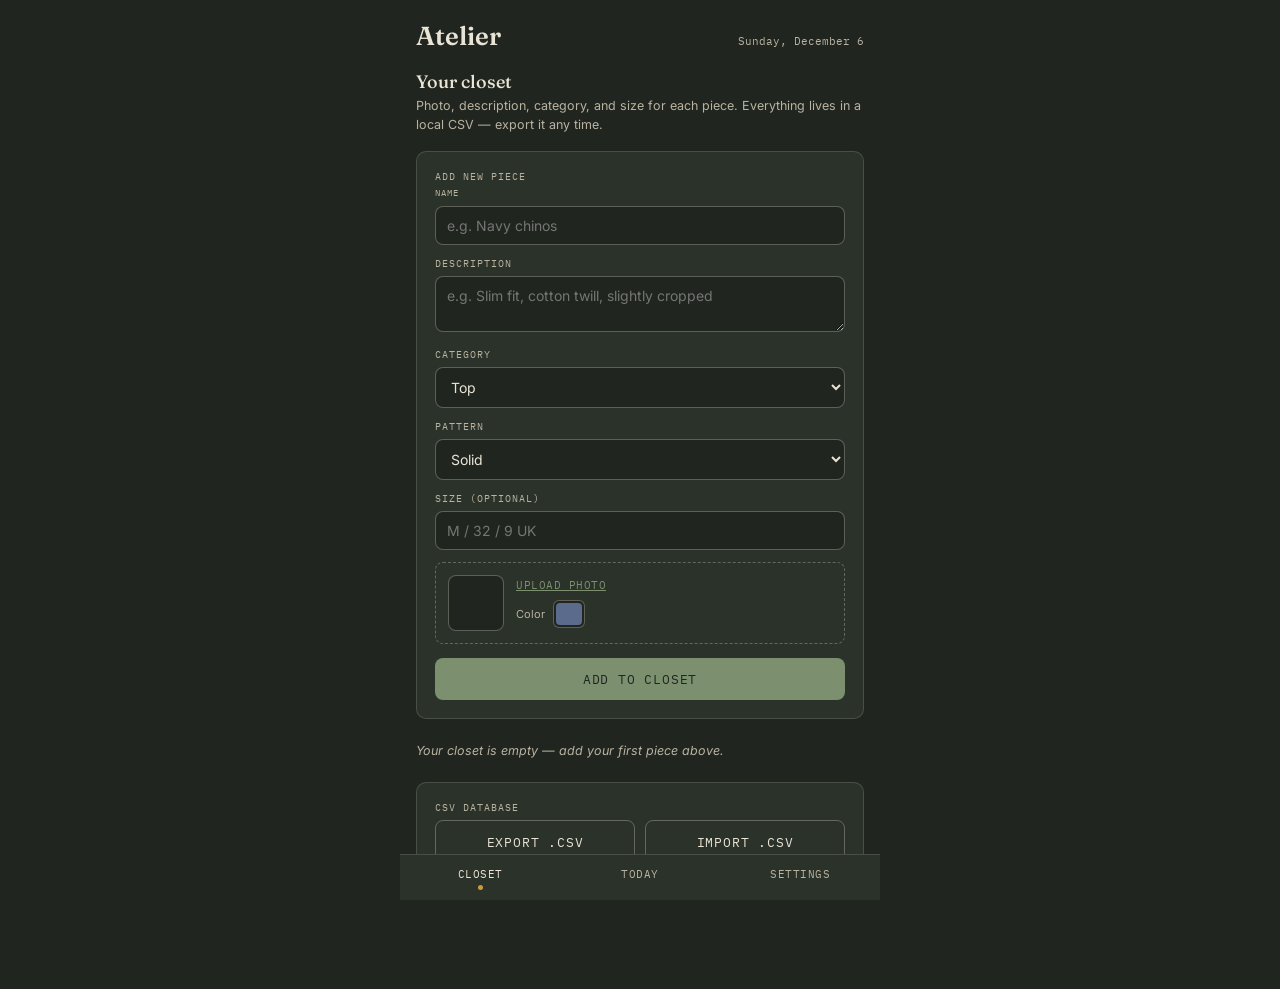
==== index.html @ 3aee088e "feat: add pattern support to wardrobe items and implement probabilistic weighted outfit selection" ====
<!DOCTYPE html>
<html lang="en">
<head>
<meta charset="UTF-8">
<meta name="viewport" content="width=device-width, initial-scale=1.0, viewport-fit=cover">
<meta name="theme-color" content="#20261F">
<title>Atelier</title>
<link rel="manifest" href="manifest.json">
<link rel="apple-touch-icon" href="icons/icon-192.png">
<link rel="preconnect" href="https://fonts.googleapis.com">
<link rel="preconnect" href="https://fonts.gstatic.com" crossorigin>
<link rel="stylesheet" href="https://fonts.googleapis.com/css2?family=Fraunces:opsz,wght@9..144,500;9..144,600&family=Inter:wght@400;500;600;700&family=IBM+Plex+Mono:wght@500&display=swap">
<link rel="stylesheet" href="styles.css">
</head>
<body>
<div id="app">

  <header class="top">
    <h1>Atelier</h1>
    <div class="date" id="today-date"></div>
  </header>

  <!-- CLOSET VIEW -->
  <section class="view active" id="view-closet">
    <h2 class="section-title">Your closet</h2>
    <p class="hint">Photo, description, category, and size for each piece. Everything lives in a local CSV — export it any time.</p>

    <div class="card">
      <label class="field-label" id="form-card-title">Add new piece</label>
      <label class="field-label" style="font-size:9px;margin-top:-2px;margin-bottom:8px;">Name</label>
      <input type="text" id="item-name" placeholder="e.g. Navy chinos" maxlength="40">

      <label class="field-label">Description</label>
      <textarea id="item-desc" placeholder="e.g. Slim fit, cotton twill, slightly cropped" rows="2"></textarea>

      <label class="field-label">Category</label>
      <select id="item-cat">
        <option value="Top">Top</option>
        <option value="Bottom">Bottom</option>
        <option value="Dress">Dress</option>
        <option value="Outerwear">Outerwear</option>
        <option value="Shoes">Shoes</option>
        <option value="Accessory">Accessory</option>
      </select>

      <label class="field-label">Pattern</label>
      <select id="item-pattern">
        <option value="Solid">Solid</option>
        <option value="Striped">Striped</option>
        <option value="Plaid">Plaid</option>
        <option value="Floral">Floral</option>
        <option value="Textured">Textured</option>
      </select>

      <label class="field-label">Size (optional)</label>
      <input type="text" id="item-size" placeholder="M / 32 / 9 UK">

      <div class="photo-row">
        <div class="photo-preview" id="photo-preview"></div>
        <div class="photo-controls">
          <label class="filelabel" for="item-photo" id="photo-label">Upload photo</label>
          <input type="file" id="item-photo" accept="image/*" capture="environment">
          <div class="color-row">
            <span>Color</span>
            <input type="color" id="item-color" value="#5b6b8c">
          </div>
        </div>
      </div>

      <div class="btn-row">
        <button class="btn btn-primary" id="add-btn">Add to closet</button>
        <button class="btn btn-ghost" id="cancel-btn" style="display:none;">Cancel</button>
      </div>
    </div>

    <div class="closet-list" id="closet-list"></div>

    <div class="card" style="margin-top:16px;">
      <label class="field-label">CSV database</label>
      <div class="btn-row">
        <button class="btn btn-ghost" id="export-btn">Export .csv</button>
        <button class="btn btn-ghost" id="import-btn">Import .csv</button>
      </div>
      <input type="file" id="import-file" accept=".csv,text/csv" style="display:none;">
    </div>
  </section>

  <!-- TODAY VIEW -->
  <section class="view" id="view-today">
    <h2 class="section-title">Today's brief</h2>
    <p class="hint">Set the context, then decide with AI or with the app's own styling rules.</p>

    <div class="card">
      <label class="field-label">Weather</label>
      <div class="chipset" id="weather-chips"></div>
      <label class="field-label">Temperature (optional, °C)</label>
      <input type="text" inputmode="numeric" id="temp-input" placeholder="—">

      <label class="field-label">Mood</label>
      <div class="chipset" id="mood-chips"></div>

      <label class="field-label">Occasion (optional)</label>
      <textarea id="occasion-input" placeholder="e.g. client meeting, casual weekend…" rows="1"></textarea>

      <div class="toggle-row">
        <div class="label-block">
          <span class="t-title">Use AI</span>
          <span class="t-sub" id="ai-sub">Calls Claude for the pick</span>
        </div>
        <label class="switch">
          <input type="checkbox" id="ai-toggle">
          <span class="slider"></span>
        </label>
      </div>

      <button class="btn btn-light" id="suggest-btn" disabled>Get my look</button>
      <div class="status-line" id="cta-note">Add at least 2 pieces, a weather chip, and a mood to continue.</div>
    </div>

    <div id="result-wrap"></div>
  </section>

  <!-- SETTINGS VIEW -->
  <section class="view" id="view-settings">
    <h2 class="section-title">Settings</h2>

    <div class="settings-note">
      Your Anthropic API key is stored only in this browser's local storage and is sent only to
      api.anthropic.com when you request an AI outfit. Because this is a browser app, anyone with
      access to this device/browser could read the key from storage — fine for personal use, not
      something to share or publish with your key saved in it.
    </div>

    <div class="card">
      <label class="field-label">Anthropic API key</label>
      <input type="text" id="api-key-input" placeholder="sk-ant-...">
      <button class="btn btn-primary" id="save-key-btn">Save key</button>
      <div class="status-line" id="key-status"></div>
    </div>

    <div class="card">
      <label class="field-label">Data</label>
      <p class="hint" style="margin-bottom:10px;">Your closet is stored as CSV text in this browser. Clearing it removes every item and photo from this device.</p>
      <button class="btn btn-ghost" id="clear-data-btn">Clear all closet data</button>
    </div>
  </section>

  <nav class="tabbar">
    <button class="tab-btn active" data-view="closet"><span>Closet</span><span class="dot-ind"></span></button>
    <button class="tab-btn" data-view="today"><span>Today</span><span class="dot-ind"></span></button>
    <button class="tab-btn" data-view="settings"><span>Settings</span><span class="dot-ind"></span></button>
  </nav>

</div>

<script src="csv-utils.js"></script>
<script src="outfit-engine.js"></script>
<script src="app.js"></script>
</body>
</html>
---- styles.css ----
:root{
  --ink:#20261F;
  --ink-soft:#2B3229;
  --ink-softer:#333B30;
  --paper:#F6F1E7;
  --chalk:#E9E4D6;
  --chalk-dim:#B9B3A2;
  --plum:#8C5E75;
  --ochre:#C99A3E;
  --sage:#7C8F6E;
  --danger:#B5603C;
  --line: rgba(233,228,214,0.16);
  --line-strong: rgba(233,228,214,0.30);
  --radius: 10px;
}

*{box-sizing:border-box;}
html,body{margin:0;padding:0;background:var(--ink);}
body{
  font-family:'Inter',sans-serif;
  color:var(--chalk);
  -webkit-tap-highlight-color:transparent;
}

#app{
  max-width:480px;
  margin:0 auto;
  min-height:100vh;
  padding:20px 16px 90px;
  position:relative;
}

header.top{
  display:flex;justify-content:space-between;align-items:baseline;
  margin-bottom:18px;
}
header.top h1{
  font-family:'Fraunces',serif;font-weight:600;font-size:26px;margin:0;
}
header.top .date{
  font-family:'IBM Plex Mono',monospace;font-size:10.5px;color:var(--chalk-dim);
}

.view{display:none;}
.view.active{display:block;}

h2.section-title{
  font-family:'Fraunces',serif;font-weight:500;font-size:18px;margin:0 0 4px;
}
p.hint{
  font-size:12.5px;color:var(--chalk-dim);margin:0 0 16px;line-height:1.5;
}

.card{
  background:var(--ink-soft);border:1px solid var(--line);border-radius:var(--radius);
  padding:18px;margin-bottom:16px;
}

label.field-label{
  display:block;font-family:'IBM Plex Mono',monospace;font-size:10px;letter-spacing:1px;
  text-transform:uppercase;color:var(--chalk-dim);margin-bottom:6px;
}

input[type=text], textarea, select{
  width:100%;background:var(--ink);border:1px solid var(--line-strong);color:var(--chalk);
  font-family:'Inter',sans-serif;font-size:14px;padding:10px 11px;border-radius:8px;
  margin-bottom:12px;
}
textarea{resize:vertical;min-height:44px;}

.photo-row{
  display:flex;align-items:center;gap:12px;margin-bottom:14px;padding:12px;
  border:1px dashed var(--line-strong);border-radius:8px;
}
.photo-preview{
  width:56px;height:56px;border-radius:8px;background:var(--ink);
  background-size:cover;background-position:center;border:1px solid var(--line-strong);flex-shrink:0;
}
.photo-controls{flex:1;display:flex;flex-direction:column;gap:8px;}
label.filelabel{
  font-family:'IBM Plex Mono',monospace;font-size:11px;letter-spacing:0.5px;text-transform:uppercase;
  color:var(--sage);text-decoration:underline;cursor:pointer;width:fit-content;
}
input[type=file]{display:none;}
.color-row{display:flex;align-items:center;gap:8px;}
.color-row span{font-size:11px;color:var(--chalk-dim);}
input[type=color]{
  -webkit-appearance:none;appearance:none;width:32px;height:28px;border:1px solid var(--line-strong);
  border-radius:6px;background:var(--ink);padding:2px;
}
input[type=color]::-webkit-color-swatch-wrapper{padding:0;}
input[type=color]::-webkit-color-swatch{border:none;border-radius:4px;}

.btn{
  width:100%;border:none;border-radius:8px;padding:13px 16px;font-family:'IBM Plex Mono',monospace;
  font-size:12.5px;letter-spacing:0.8px;text-transform:uppercase;cursor:pointer;
}
.btn-primary{background:var(--sage);color:var(--ink);}
.btn-light{background:var(--chalk);color:var(--ink);}
.btn-ghost{background:transparent;color:var(--chalk);border:1px solid var(--line-strong);}
.btn-row{display:flex;gap:10px;}
.btn-row .btn{flex:1;}
.btn:disabled{opacity:0.35;}

.closet-list{display:flex;flex-direction:column;gap:10px;}
.closet-item{
  display:flex;align-items:center;gap:12px;background:var(--paper);color:var(--ink);
  border-radius:8px;padding:10px;
}
.closet-item .thumb{
  width:46px;height:46px;border-radius:6px;background-size:cover;background-position:center;
  border:1px solid rgba(0,0,0,0.12);flex-shrink:0;
}
.closet-item .info{flex:1;min-width:0;}
.closet-item .name{font-size:13.5px;font-weight:600;}
.closet-item .desc{
  font-size:11.5px;color:rgba(32,38,31,0.65);
  overflow:hidden;text-overflow:ellipsis;white-space:nowrap;
}
.closet-item .meta{
  font-family:'IBM Plex Mono',monospace;font-size:9px;text-transform:uppercase;
  color:rgba(32,38,31,0.5);margin-top:2px;
}
.closet-item .dot{
  width:12px;height:12px;border-radius:50%;border:1px solid rgba(0,0,0,0.2);flex-shrink:0;
}
.closet-item .item-actions{display:flex;align-items:center;gap:4px;margin-left:4px;}
.closet-item .edit{color:rgba(32,38,31,0.5);font-size:13px;line-height:1;padding:4px;cursor:pointer;transition:color 0.15s;}
.closet-item .edit:hover{color:var(--ink);}
.closet-item .rm{color:rgba(32,38,31,0.4);font-size:18px;line-height:1;padding:4px;cursor:pointer;transition:color 0.15s;}
.closet-item .rm:hover{color:var(--danger);}
.closet-item.editing{outline:2px solid var(--ochre);outline-offset:-1px;}

.empty-note{font-size:12.5px;color:var(--chalk-dim);font-style:italic;padding:8px 0;}

.chipset{display:flex;flex-wrap:wrap;gap:7px;margin-bottom:14px;}
.chip{
  padding:7px 13px;border:1px solid var(--line-strong);border-radius:20px;font-size:12.5px;
  background:transparent;color:var(--chalk);
}
.chip.sel{background:var(--ochre);border-color:var(--ochre);color:var(--ink);font-weight:600;}
.chip.mood.sel{background:var(--plum);border-color:var(--plum);}

.toggle-row{
  display:flex;align-items:center;justify-content:space-between;
  background:var(--ink-softer);border-radius:8px;padding:12px 14px;margin-bottom:14px;
}
.toggle-row .label-block{display:flex;flex-direction:column;}
.toggle-row .t-title{font-size:13.5px;font-weight:600;}
.toggle-row .t-sub{font-size:11px;color:var(--chalk-dim);margin-top:2px;}
.switch{
  position:relative;width:44px;height:26px;flex-shrink:0;
}
.switch input{opacity:0;width:0;height:0;}
.slider{
  position:absolute;cursor:pointer;inset:0;background:var(--line-strong);border-radius:20px;
  transition:.15s;
}
.slider:before{
  content:'';position:absolute;height:20px;width:20px;left:3px;top:3px;background:var(--chalk);
  border-radius:50%;transition:.15s;
}
.switch input:checked + .slider{background:var(--sage);}
.switch input:checked + .slider:before{transform:translateX(18px);background:var(--ink);}

.status-line{
  font-family:'IBM Plex Mono',monospace;font-size:12px;color:var(--chalk-dim);
  margin-top:10px;text-align:center;
}
.status-line.err{color:var(--danger);}
.spinner{
  display:inline-block;width:11px;height:11px;border-radius:50%;
  border:2px solid var(--chalk-dim);border-top-color:var(--chalk);
  animation:spin .7s linear infinite;margin-right:7px;vertical-align:-1px;
}
@keyframes spin{to{transform:rotate(360deg);}}

.result-card{
  background:var(--paper);color:var(--ink);border-radius:var(--radius);padding:20px;margin-top:16px;
}
.result-card .eyebrow{
  font-family:'IBM Plex Mono',monospace;font-size:10px;letter-spacing:1.2px;text-transform:uppercase;
  color:rgba(32,38,31,0.55);margin-bottom:6px;
}
.result-card h3{font-family:'Fraunces',serif;font-size:21px;font-weight:600;margin:0 0 14px;}
.pick-list{list-style:none;padding:0;margin:0 0 16px;}
.pick-list li{
  display:flex;align-items:center;gap:9px;padding:8px 0;border-bottom:1px solid rgba(32,38,31,0.1);font-size:13.5px;
}
.pick-list li:last-child{border-bottom:none;}
.pick-list .thumb{
  width:32px;height:32px;border-radius:5px;background-size:cover;background-position:center;
  border:1px solid rgba(0,0,0,0.12);flex-shrink:0;
}
.pick-list .swatch{width:12px;height:12px;border-radius:50%;border:1px solid rgba(0,0,0,0.2);flex-shrink:0;}
.pick-list .cat{
  font-family:'IBM Plex Mono',monospace;font-size:9px;text-transform:uppercase;color:rgba(32,38,31,0.45);
}
.pick-list .size{
  font-family:'IBM Plex Mono',monospace;font-size:9px;color:rgba(32,38,31,0.45);margin-left:auto;
}
.reasoning p{font-size:13px;line-height:1.55;margin:0 0 9px;}
.reasoning .label{
  font-family:'IBM Plex Mono',monospace;font-size:9px;text-transform:uppercase;letter-spacing:1px;
  color:rgba(32,38,31,0.5);display:block;margin-bottom:2px;
}
.confidence{
  display:inline-block;margin-top:2px;padding:3px 9px;border-radius:12px;
  font-family:'IBM Plex Mono',monospace;font-size:9px;text-transform:uppercase;
  background:rgba(32,38,31,0.08);
}
.engine-tag{
  display:inline-block;margin-bottom:10px;padding:3px 9px;border-radius:12px;
  font-family:'IBM Plex Mono',monospace;font-size:9px;text-transform:uppercase;letter-spacing:0.5px;
  background:rgba(32,38,31,0.08);
}

.settings-note{
  font-size:12px;line-height:1.6;color:var(--chalk-dim);margin-bottom:14px;
  background:var(--ink-softer);padding:12px;border-radius:8px;border-left:3px solid var(--ochre);
}

nav.tabbar{
  position:fixed;bottom:0;left:0;right:0;
  background:var(--ink-soft);border-top:1px solid var(--line);
  display:flex;max-width:480px;margin:0 auto;
}
nav.tabbar button{
  flex:1;background:none;border:none;color:var(--chalk-dim);padding:12px 0 10px;
  font-family:'IBM Plex Mono',monospace;font-size:10.5px;letter-spacing:0.5px;text-transform:uppercase;
  cursor:pointer;display:flex;flex-direction:column;align-items:center;gap:4px;
}
nav.tabbar button.active{color:var(--chalk);}
nav.tabbar button .dot-ind{width:5px;height:5px;border-radius:50%;background:transparent;}
nav.tabbar button.active .dot-ind{background:var(--ochre);}
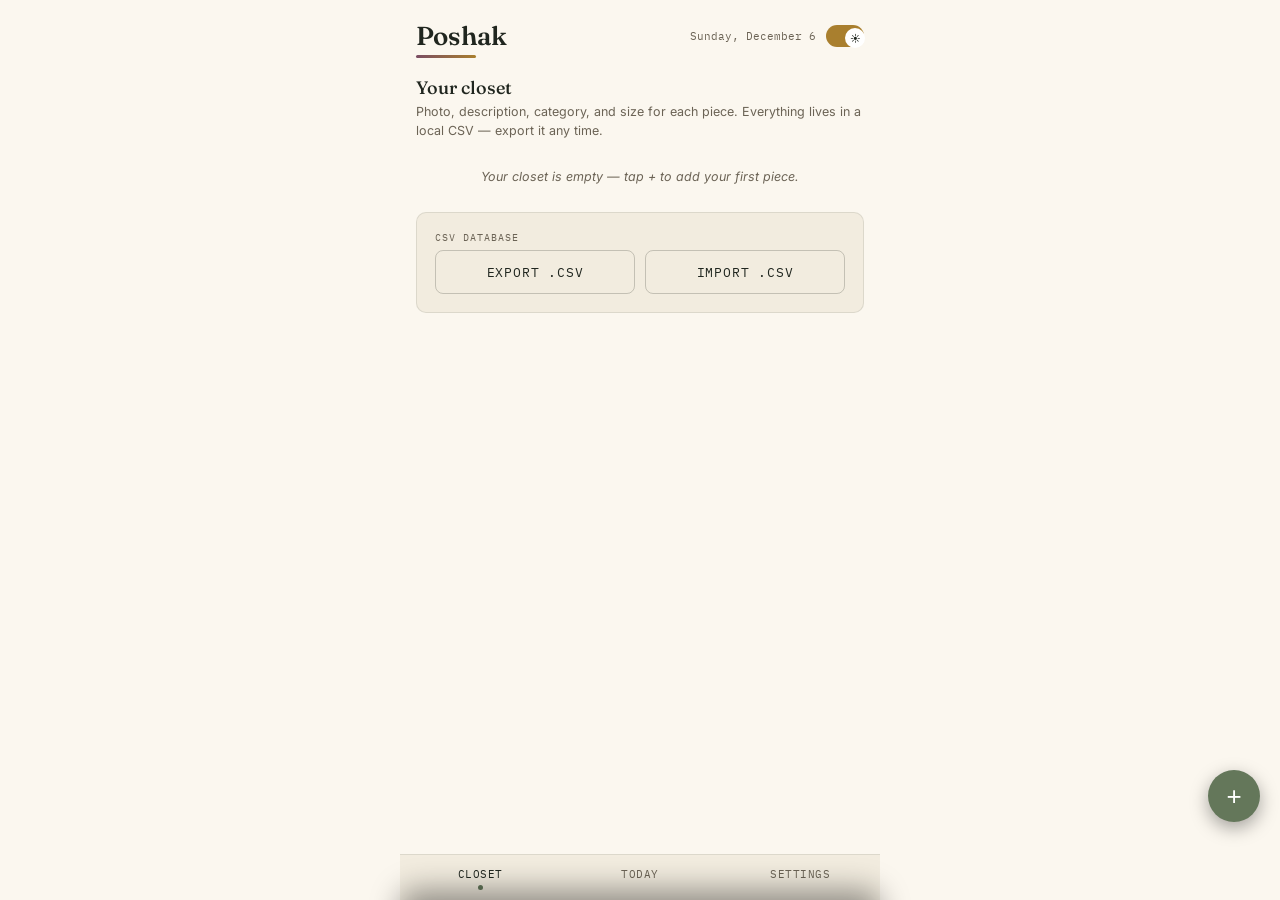
==== commit 51168b43: "refactor: rebrand as Poshak, implement automated standalone builds, and add theme/UI enhancements." ====
--- a/index.html
+++ b/index.html
@@ -4,7 +4,7 @@
 <meta charset="UTF-8">
 <meta name="viewport" content="width=device-width, initial-scale=1.0, viewport-fit=cover">
 <meta name="theme-color" content="#20261F">
-<title>Atelier</title>
+<title>Poshak — Outfit Stylist</title>
 <link rel="manifest" href="manifest.json">
 <link rel="apple-touch-icon" href="icons/icon-192.png">
 <link rel="preconnect" href="https://fonts.googleapis.com">
@@ -16,62 +16,20 @@
 <div id="app">
 
   <header class="top">
-    <h1>Atelier</h1>
-    <div class="date" id="today-date"></div>
+    <h1>Poshak</h1>
+    <div class="header-right">
+      <div class="date" id="today-date"></div>
+      <label class="theme-switch" title="Toggle theme">
+        <input type="checkbox" id="theme-toggle">
+        <span class="slider theme-slider"></span>
+      </label>
+    </div>
   </header>
 
   <!-- CLOSET VIEW -->
   <section class="view active" id="view-closet">
     <h2 class="section-title">Your closet</h2>
     <p class="hint">Photo, description, category, and size for each piece. Everything lives in a local CSV — export it any time.</p>
-
-    <div class="card">
-      <label class="field-label" id="form-card-title">Add new piece</label>
-      <label class="field-label" style="font-size:9px;margin-top:-2px;margin-bottom:8px;">Name</label>
-      <input type="text" id="item-name" placeholder="e.g. Navy chinos" maxlength="40">
-
-      <label class="field-label">Description</label>
-      <textarea id="item-desc" placeholder="e.g. Slim fit, cotton twill, slightly cropped" rows="2"></textarea>
-
-      <label class="field-label">Category</label>
-      <select id="item-cat">
-        <option value="Top">Top</option>
-        <option value="Bottom">Bottom</option>
-        <option value="Dress">Dress</option>
-        <option value="Outerwear">Outerwear</option>
-        <option value="Shoes">Shoes</option>
-        <option value="Accessory">Accessory</option>
-      </select>
-
-      <label class="field-label">Pattern</label>
-      <select id="item-pattern">
-        <option value="Solid">Solid</option>
-        <option value="Striped">Striped</option>
-        <option value="Plaid">Plaid</option>
-        <option value="Floral">Floral</option>
-        <option value="Textured">Textured</option>
-      </select>
-
-      <label class="field-label">Size (optional)</label>
-      <input type="text" id="item-size" placeholder="M / 32 / 9 UK">
-
-      <div class="photo-row">
-        <div class="photo-preview" id="photo-preview"></div>
-        <div class="photo-controls">
-          <label class="filelabel" for="item-photo" id="photo-label">Upload photo</label>
-          <input type="file" id="item-photo" accept="image/*" capture="environment">
-          <div class="color-row">
-            <span>Color</span>
-            <input type="color" id="item-color" value="#5b6b8c">
-          </div>
-        </div>
-      </div>
-
-      <div class="btn-row">
-        <button class="btn btn-primary" id="add-btn">Add to closet</button>
-        <button class="btn btn-ghost" id="cancel-btn" style="display:none;">Cancel</button>
-      </div>
-    </div>
 
     <div class="closet-list" id="closet-list"></div>
 
@@ -145,6 +103,61 @@
     </div>
   </section>
 
+  <!-- Floating Add Button -->
+  <button class="fab" id="add-fab" aria-label="Add piece">+</button>
+
+  <!-- Bottom Sheet Form Overlay -->
+  <div class="sheet-backdrop" id="sheet-backdrop"></div>
+  <div class="sheet" id="item-sheet" aria-hidden="true">
+    <div class="sheet-handle"></div>
+    <label class="field-label" id="form-card-title" style="font-size:13px;color:var(--text);margin-bottom:12px;">Add new piece</label>
+    
+    <label class="field-label" style="font-size:9px;margin-top:-2px;margin-bottom:6px;">Name</label>
+    <input type="text" id="item-name" placeholder="e.g. Navy chinos" maxlength="40">
+
+    <label class="field-label">Description</label>
+    <textarea id="item-desc" placeholder="e.g. Slim fit, cotton twill, slightly cropped" rows="2"></textarea>
+
+    <label class="field-label">Category</label>
+    <div class="cat-chipset" id="item-cat-chips"></div>
+    <input type="hidden" id="item-cat" value="Top">
+
+    <label class="field-label">Pattern</label>
+    <select id="item-pattern">
+      <option value="Solid">Solid</option>
+      <option value="Striped">Striped</option>
+      <option value="Plaid">Plaid</option>
+      <option value="Floral">Floral</option>
+      <option value="Textured">Textured</option>
+    </select>
+
+    <label class="field-label">Size (optional)</label>
+    <input type="text" id="item-size" placeholder="M / 32 / 9 UK">
+
+    <div class="photo-row">
+      <div class="photo-preview" id="photo-preview"></div>
+      <div class="photo-controls">
+        <label class="filelabel" for="item-photo" id="photo-label">Upload photo</label>
+        <input type="file" id="item-photo" accept="image/*" capture="environment">
+        <div class="color-row">
+          <span>Color</span>
+          <input type="color" id="item-color" value="#5b6b8c">
+        </div>
+      </div>
+    </div>
+
+    <div class="btn-row">
+      <button class="btn btn-primary" id="add-btn">Add to closet</button>
+      <button class="btn btn-ghost" id="cancel-btn">Cancel</button>
+    </div>
+  </div>
+
+  <!-- Lightbox Overlay -->
+  <div class="lightbox" id="lightbox" aria-hidden="true">
+    <button class="lightbox-close" id="lightbox-close" aria-label="Close">×</button>
+    <img id="lightbox-img" src="" alt="">
+  </div>
+
   <nav class="tabbar">
     <button class="tab-btn active" data-view="closet"><span>Closet</span><span class="dot-ind"></span></button>
     <button class="tab-btn" data-view="today"><span>Today</span><span class="dot-ind"></span></button>
--- a/styles.css
+++ b/styles.css
@@ -1,235 +1,351 @@
-:root{
-  --ink:#20261F;
-  --ink-soft:#2B3229;
-  --ink-softer:#333B30;
-  --paper:#F6F1E7;
-  --chalk:#E9E4D6;
-  --chalk-dim:#B9B3A2;
-  --plum:#8C5E75;
-  --ochre:#C99A3E;
-  --sage:#7C8F6E;
-  --danger:#B5603C;
-  --line: rgba(233,228,214,0.16);
-  --line-strong: rgba(233,228,214,0.30);
+:root {
+  --bg: #20261F;
+  --bg-elevated: #2B3229;
+  --bg-elevated-2: #333B30;
+  --surface: #F6F1E7;
+  --text: #E9E4D6;
+  --text-dim: #B9B3A2;
+  --text-on-surface: #20261F;
+  --line: rgba(233, 228, 214, 0.16);
+  --line-strong: rgba(233, 228, 214, 0.30);
+
+  /* Accent palette */
+  --accent-plum: #8C5E75;
+  --accent-ochre: #C99A3E;
+  --accent-sage: #7C8F6E;
+  --accent-blue: #5B8FD9;
+  --accent-rose: #C4667F;
+  --accent-amber: #D9A441;
+  --danger: #B5603C;
+  --success: #6E9B6B;
   --radius: 10px;
 }
 
-*{box-sizing:border-box;}
-html,body{margin:0;padding:0;background:var(--ink);}
-body{
-  font-family:'Inter',sans-serif;
-  color:var(--chalk);
-  -webkit-tap-highlight-color:transparent;
-}
-
-#app{
-  max-width:480px;
-  margin:0 auto;
-  min-height:100vh;
-  padding:20px 16px 90px;
-  position:relative;
-}
-
-header.top{
-  display:flex;justify-content:space-between;align-items:baseline;
-  margin-bottom:18px;
-}
-header.top h1{
-  font-family:'Fraunces',serif;font-weight:600;font-size:26px;margin:0;
-}
-header.top .date{
-  font-family:'IBM Plex Mono',monospace;font-size:10.5px;color:var(--chalk-dim);
-}
-
-.view{display:none;}
-.view.active{display:block;}
-
-h2.section-title{
-  font-family:'Fraunces',serif;font-weight:500;font-size:18px;margin:0 0 4px;
-}
-p.hint{
-  font-size:12.5px;color:var(--chalk-dim);margin:0 0 16px;line-height:1.5;
-}
-
-.card{
-  background:var(--ink-soft);border:1px solid var(--line);border-radius:var(--radius);
-  padding:18px;margin-bottom:16px;
-}
-
-label.field-label{
-  display:block;font-family:'IBM Plex Mono',monospace;font-size:10px;letter-spacing:1px;
-  text-transform:uppercase;color:var(--chalk-dim);margin-bottom:6px;
-}
-
-input[type=text], textarea, select{
-  width:100%;background:var(--ink);border:1px solid var(--line-strong);color:var(--chalk);
-  font-family:'Inter',sans-serif;font-size:14px;padding:10px 11px;border-radius:8px;
-  margin-bottom:12px;
-}
-textarea{resize:vertical;min-height:44px;}
-
-.photo-row{
-  display:flex;align-items:center;gap:12px;margin-bottom:14px;padding:12px;
-  border:1px dashed var(--line-strong);border-radius:8px;
-}
-.photo-preview{
-  width:56px;height:56px;border-radius:8px;background:var(--ink);
-  background-size:cover;background-position:center;border:1px solid var(--line-strong);flex-shrink:0;
-}
-.photo-controls{flex:1;display:flex;flex-direction:column;gap:8px;}
-label.filelabel{
-  font-family:'IBM Plex Mono',monospace;font-size:11px;letter-spacing:0.5px;text-transform:uppercase;
-  color:var(--sage);text-decoration:underline;cursor:pointer;width:fit-content;
-}
-input[type=file]{display:none;}
-.color-row{display:flex;align-items:center;gap:8px;}
-.color-row span{font-size:11px;color:var(--chalk-dim);}
-input[type=color]{
-  -webkit-appearance:none;appearance:none;width:32px;height:28px;border:1px solid var(--line-strong);
-  border-radius:6px;background:var(--ink);padding:2px;
-}
-input[type=color]::-webkit-color-swatch-wrapper{padding:0;}
-input[type=color]::-webkit-color-swatch{border:none;border-radius:4px;}
-
-.btn{
-  width:100%;border:none;border-radius:8px;padding:13px 16px;font-family:'IBM Plex Mono',monospace;
-  font-size:12.5px;letter-spacing:0.8px;text-transform:uppercase;cursor:pointer;
-}
-.btn-primary{background:var(--sage);color:var(--ink);}
-.btn-light{background:var(--chalk);color:var(--ink);}
-.btn-ghost{background:transparent;color:var(--chalk);border:1px solid var(--line-strong);}
-.btn-row{display:flex;gap:10px;}
-.btn-row .btn{flex:1;}
-.btn:disabled{opacity:0.35;}
-
-.closet-list{display:flex;flex-direction:column;gap:10px;}
-.closet-item{
-  display:flex;align-items:center;gap:12px;background:var(--paper);color:var(--ink);
-  border-radius:8px;padding:10px;
-}
-.closet-item .thumb{
-  width:46px;height:46px;border-radius:6px;background-size:cover;background-position:center;
-  border:1px solid rgba(0,0,0,0.12);flex-shrink:0;
-}
-.closet-item .info{flex:1;min-width:0;}
-.closet-item .name{font-size:13.5px;font-weight:600;}
-.closet-item .desc{
-  font-size:11.5px;color:rgba(32,38,31,0.65);
-  overflow:hidden;text-overflow:ellipsis;white-space:nowrap;
-}
-.closet-item .meta{
-  font-family:'IBM Plex Mono',monospace;font-size:9px;text-transform:uppercase;
-  color:rgba(32,38,31,0.5);margin-top:2px;
-}
-.closet-item .dot{
-  width:12px;height:12px;border-radius:50%;border:1px solid rgba(0,0,0,0.2);flex-shrink:0;
-}
-.closet-item .item-actions{display:flex;align-items:center;gap:4px;margin-left:4px;}
-.closet-item .edit{color:rgba(32,38,31,0.5);font-size:13px;line-height:1;padding:4px;cursor:pointer;transition:color 0.15s;}
-.closet-item .edit:hover{color:var(--ink);}
-.closet-item .rm{color:rgba(32,38,31,0.4);font-size:18px;line-height:1;padding:4px;cursor:pointer;transition:color 0.15s;}
-.closet-item .rm:hover{color:var(--danger);}
-.closet-item.editing{outline:2px solid var(--ochre);outline-offset:-1px;}
-
-.empty-note{font-size:12.5px;color:var(--chalk-dim);font-style:italic;padding:8px 0;}
-
-.chipset{display:flex;flex-wrap:wrap;gap:7px;margin-bottom:14px;}
-.chip{
-  padding:7px 13px;border:1px solid var(--line-strong);border-radius:20px;font-size:12.5px;
-  background:transparent;color:var(--chalk);
-}
-.chip.sel{background:var(--ochre);border-color:var(--ochre);color:var(--ink);font-weight:600;}
-.chip.mood.sel{background:var(--plum);border-color:var(--plum);}
-
-.toggle-row{
-  display:flex;align-items:center;justify-content:space-between;
-  background:var(--ink-softer);border-radius:8px;padding:12px 14px;margin-bottom:14px;
-}
-.toggle-row .label-block{display:flex;flex-direction:column;}
-.toggle-row .t-title{font-size:13.5px;font-weight:600;}
-.toggle-row .t-sub{font-size:11px;color:var(--chalk-dim);margin-top:2px;}
-.switch{
-  position:relative;width:44px;height:26px;flex-shrink:0;
-}
-.switch input{opacity:0;width:0;height:0;}
-.slider{
-  position:absolute;cursor:pointer;inset:0;background:var(--line-strong);border-radius:20px;
-  transition:.15s;
-}
-.slider:before{
-  content:'';position:absolute;height:20px;width:20px;left:3px;top:3px;background:var(--chalk);
-  border-radius:50%;transition:.15s;
-}
-.switch input:checked + .slider{background:var(--sage);}
-.switch input:checked + .slider:before{transform:translateX(18px);background:var(--ink);}
-
-.status-line{
-  font-family:'IBM Plex Mono',monospace;font-size:12px;color:var(--chalk-dim);
-  margin-top:10px;text-align:center;
-}
-.status-line.err{color:var(--danger);}
-.spinner{
-  display:inline-block;width:11px;height:11px;border-radius:50%;
-  border:2px solid var(--chalk-dim);border-top-color:var(--chalk);
-  animation:spin .7s linear infinite;margin-right:7px;vertical-align:-1px;
-}
-@keyframes spin{to{transform:rotate(360deg);}}
-
-.result-card{
-  background:var(--paper);color:var(--ink);border-radius:var(--radius);padding:20px;margin-top:16px;
-}
-.result-card .eyebrow{
-  font-family:'IBM Plex Mono',monospace;font-size:10px;letter-spacing:1.2px;text-transform:uppercase;
-  color:rgba(32,38,31,0.55);margin-bottom:6px;
-}
-.result-card h3{font-family:'Fraunces',serif;font-size:21px;font-weight:600;margin:0 0 14px;}
-.pick-list{list-style:none;padding:0;margin:0 0 16px;}
-.pick-list li{
-  display:flex;align-items:center;gap:9px;padding:8px 0;border-bottom:1px solid rgba(32,38,31,0.1);font-size:13.5px;
-}
-.pick-list li:last-child{border-bottom:none;}
-.pick-list .thumb{
-  width:32px;height:32px;border-radius:5px;background-size:cover;background-position:center;
-  border:1px solid rgba(0,0,0,0.12);flex-shrink:0;
-}
-.pick-list .swatch{width:12px;height:12px;border-radius:50%;border:1px solid rgba(0,0,0,0.2);flex-shrink:0;}
-.pick-list .cat{
-  font-family:'IBM Plex Mono',monospace;font-size:9px;text-transform:uppercase;color:rgba(32,38,31,0.45);
-}
-.pick-list .size{
-  font-family:'IBM Plex Mono',monospace;font-size:9px;color:rgba(32,38,31,0.45);margin-left:auto;
-}
-.reasoning p{font-size:13px;line-height:1.55;margin:0 0 9px;}
-.reasoning .label{
-  font-family:'IBM Plex Mono',monospace;font-size:9px;text-transform:uppercase;letter-spacing:1px;
-  color:rgba(32,38,31,0.5);display:block;margin-bottom:2px;
-}
-.confidence{
-  display:inline-block;margin-top:2px;padding:3px 9px;border-radius:12px;
-  font-family:'IBM Plex Mono',monospace;font-size:9px;text-transform:uppercase;
-  background:rgba(32,38,31,0.08);
-}
-.engine-tag{
-  display:inline-block;margin-bottom:10px;padding:3px 9px;border-radius:12px;
-  font-family:'IBM Plex Mono',monospace;font-size:9px;text-transform:uppercase;letter-spacing:0.5px;
-  background:rgba(32,38,31,0.08);
-}
-
-.settings-note{
-  font-size:12px;line-height:1.6;color:var(--chalk-dim);margin-bottom:14px;
-  background:var(--ink-softer);padding:12px;border-radius:8px;border-left:3px solid var(--ochre);
-}
-
-nav.tabbar{
-  position:fixed;bottom:0;left:0;right:0;
-  background:var(--ink-soft);border-top:1px solid var(--line);
-  display:flex;max-width:480px;margin:0 auto;
-}
-nav.tabbar button{
-  flex:1;background:none;border:none;color:var(--chalk-dim);padding:12px 0 10px;
-  font-family:'IBM Plex Mono',monospace;font-size:10.5px;letter-spacing:0.5px;text-transform:uppercase;
-  cursor:pointer;display:flex;flex-direction:column;align-items:center;gap:4px;
-}
-nav.tabbar button.active{color:var(--chalk);}
-nav.tabbar button .dot-ind{width:5px;height:5px;border-radius:50%;background:transparent;}
-nav.tabbar button.active .dot-ind{background:var(--ochre);}
+[data-theme="light"] {
+  --bg: #FBF7EF;
+  --bg-elevated: #F2ECDF;
+  --bg-elevated-2: #EAE2D0;
+  --surface: #FFFFFF;
+  --text: #20261F;
+  --text-dim: #6B6355;
+  --text-on-surface: #20261F;
+  --line: rgba(32, 38, 31, 0.10);
+  --line-strong: rgba(32, 38, 31, 0.22);
+
+  --accent-plum: #7A4D63;
+  --accent-ochre: #A97F2E;
+  --accent-sage: #64775A;
+  --danger: #9C4E30;
+}
+
+* { box-sizing: border-box; }
+html, body { margin: 0; padding: 0; background: var(--bg); color: var(--text); transition: background-color 0.2s ease, color 0.2s ease; }
+body {
+  font-family: 'Inter', sans-serif;
+  -webkit-tap-highlight-color: transparent;
+}
+
+#app {
+  max-width: 480px;
+  margin: 0 auto;
+  min-height: 100vh;
+  padding: 20px 16px 90px;
+  position: relative;
+}
+
+header.top {
+  display: flex; justify-content: space-between; align-items: center;
+  margin-bottom: 18px; position: relative; padding-bottom: 6px;
+}
+header.top::after {
+  content: ''; position: absolute; bottom: 0; left: 0; width: 60px; height: 3px;
+  border-radius: 2px; background: linear-gradient(90deg, var(--accent-plum), var(--accent-ochre));
+}
+header.top h1 {
+  font-family: 'Fraunces', serif; font-weight: 600; font-size: 26px; margin: 0;
+}
+header.top .header-right {
+  display: flex; align-items: center; gap: 10px;
+}
+header.top .date {
+  font-family: 'IBM Plex Mono', monospace; font-size: 10.5px; color: var(--text-dim);
+}
+
+/* Header theme switch */
+.theme-switch { position: relative; width: 38px; height: 22px; flex-shrink: 0; }
+.theme-switch input { opacity: 0; width: 0; height: 0; }
+.theme-slider {
+  position: absolute; cursor: pointer; inset: 0; background: var(--line-strong); border-radius: 20px; transition: .2s;
+}
+.theme-slider:before {
+  content: '🌙'; position: absolute; height: 16px; width: 16px; left: 3px; top: 3px;
+  font-size: 10px; display: flex; align-items: center; justify-content: center;
+  border-radius: 50%; background: var(--bg); transition: .2s;
+}
+.theme-switch input:checked + .theme-slider { background: var(--accent-ochre); }
+.theme-switch input:checked + .theme-slider:before {
+  content: '☀️'; transform: translateX(16px); background: var(--surface);
+}
+
+.view { display: none; }
+.view.active { display: block; }
+
+h2.section-title {
+  font-family: 'Fraunces', serif; font-weight: 500; font-size: 18px; margin: 0 0 4px;
+}
+p.hint {
+  font-size: 12.5px; color: var(--text-dim); margin: 0 0 16px; line-height: 1.5;
+}
+
+.card {
+  background: var(--bg-elevated); border: 1px solid var(--line); border-radius: var(--radius);
+  padding: 18px; margin-bottom: 16px;
+}
+
+label.field-label {
+  display: block; font-family: 'IBM Plex Mono', monospace; font-size: 10px; letter-spacing: 1px;
+  text-transform: uppercase; color: var(--text-dim); margin-bottom: 6px;
+}
+
+input[type=text], textarea, select {
+  width: 100%; background: var(--bg); border: 1px solid var(--line-strong); color: var(--text);
+  font-family: 'Inter', sans-serif; font-size: 14px; padding: 10px 11px; border-radius: 8px;
+  margin-bottom: 12px;
+}
+textarea { resize: vertical; min-height: 44px; }
+
+/* Category Pill Chips */
+.cat-chipset { display: flex; flex-wrap: wrap; gap: 6px; margin-bottom: 14px; }
+.cat-chip {
+  padding: 6px 12px; border: 1px solid var(--line-strong); border-radius: 20px; font-size: 12px;
+  background: transparent; color: var(--text); cursor: pointer; transition: all 0.15s ease;
+}
+.cat-chip.sel {
+  background: var(--chip-color, var(--accent-sage));
+  border-color: var(--chip-color, var(--accent-sage));
+  color: #ffffff; font-weight: 600;
+}
+
+.photo-row {
+  display: flex; align-items: center; gap: 12px; margin-bottom: 14px; padding: 12px;
+  border: 1px dashed var(--line-strong); border-radius: 8px;
+}
+.photo-preview {
+  width: 56px; height: 56px; border-radius: 8px; background: var(--bg);
+  background-size: cover; background-position: center; border: 1px solid var(--line-strong); flex-shrink: 0;
+  cursor: pointer;
+}
+.photo-controls { flex: 1; display: flex; flex-direction: column; gap: 8px; }
+label.filelabel {
+  font-family: 'IBM Plex Mono', monospace; font-size: 11px; letter-spacing: 0.5px; text-transform: uppercase;
+  color: var(--accent-sage); text-decoration: underline; cursor: pointer; width: fit-content;
+}
+input[type=file] { display: none; }
+.color-row { display: flex; align-items: center; gap: 8px; }
+.color-row span { font-size: 11px; color: var(--text-dim); }
+input[type=color] {
+  -webkit-appearance: none; appearance: none; width: 32px; height: 28px; border: 1px solid var(--line-strong);
+  border-radius: 6px; background: var(--bg); padding: 2px;
+}
+input[type=color]::-webkit-color-swatch-wrapper { padding: 0; }
+input[type=color]::-webkit-color-swatch { border: none; border-radius: 4px; }
+
+.btn {
+  width: 100%; border: none; border-radius: 8px; padding: 13px 16px; font-family: 'IBM Plex Mono', monospace;
+  font-size: 12.5px; letter-spacing: 0.8px; text-transform: uppercase; cursor: pointer;
+}
+.btn-primary { background: var(--accent-sage); color: #ffffff; font-weight: 600; }
+.btn-light { background: var(--surface); color: var(--text-on-surface); font-weight: 600; }
+.btn-ghost { background: transparent; color: var(--text); border: 1px solid var(--line-strong); }
+.btn-row { display: flex; gap: 10px; }
+.btn-row .btn { flex: 1; }
+.btn:disabled { opacity: 0.35; }
+
+/* 2-column Closet Grid */
+.closet-list {
+  display: grid; grid-template-columns: 1fr 1fr; gap: 10px;
+}
+.closet-item {
+  display: flex; flex-direction: column; align-items: stretch; background: var(--surface); color: var(--text-on-surface);
+  border-radius: 8px; padding: 10px; border-left: 4px solid var(--cat-color, var(--accent-sage));
+  position: relative; box-shadow: 0 2px 8px rgba(0,0,0,0.06); transition: transform 0.15s ease;
+}
+.closet-item:hover { transform: translateY(-2px); }
+.closet-item .thumb {
+  width: 100%; height: 110px; border-radius: 6px; background-size: cover; background-position: center;
+  border: 1px solid rgba(0,0,0,0.12); flex-shrink: 0; margin-bottom: 8px; cursor: pointer;
+}
+.closet-item .info { flex: 1; min-width: 0; }
+.closet-item .name { font-size: 13px; font-weight: 600; line-height: 1.3; }
+.closet-item .desc {
+  font-size: 11px; color: rgba(32,38,31,0.65);
+  overflow: hidden; text-overflow: ellipsis; white-space: nowrap; margin-top: 2px;
+}
+.closet-item .meta {
+  font-family: 'IBM Plex Mono', monospace; font-size: 9px; text-transform: uppercase;
+  color: rgba(32,38,31,0.6); margin-top: 4px; display: flex; align-items: center; gap: 4px;
+}
+.closet-item .footer-row { display: flex; align-items: center; justify-content: space-between; margin-top: 6px; }
+.closet-item .dot {
+  width: 12px; height: 12px; border-radius: 50%; border: 1px solid rgba(0,0,0,0.2); flex-shrink: 0;
+}
+.closet-item .item-actions { display: flex; align-items: center; gap: 4px; }
+.closet-item .edit { color: rgba(32,38,31,0.5); font-size: 13px; line-height: 1; padding: 3px; cursor: pointer; transition: color 0.15s; }
+.closet-item .edit:hover { color: var(--text-on-surface); }
+.closet-item .rm { color: rgba(32,38,31,0.4); font-size: 18px; line-height: 1; padding: 3px; cursor: pointer; transition: color 0.15s; }
+.closet-item .rm:hover { color: var(--danger); }
+.closet-item.editing { outline: 2px solid var(--accent-ochre); outline-offset: -1px; }
+
+.empty-note { grid-column: 1 / -1; font-size: 12.5px; color: var(--text-dim); font-style: italic; padding: 12px 0; text-align: center; }
+
+/* Floating Action Button (FAB) */
+.fab {
+  position: fixed; right: 20px; bottom: 78px; width: 52px; height: 52px;
+  border-radius: 50%; background: var(--accent-sage); color: #ffffff;
+  border: none; font-size: 26px; box-shadow: 0 6px 18px rgba(0,0,0,0.35);
+  z-index: 50; cursor: pointer; display: flex; align-items: center; justify-content: center;
+  transition: transform 0.2s ease, background-color 0.2s ease;
+}
+.fab:hover { transform: scale(1.06); }
+
+/* Bottom Sheet */
+.sheet-backdrop {
+  position: fixed; inset: 0; background: rgba(0,0,0,0.55); opacity: 0; pointer-events: none;
+  transition: opacity 0.25s ease; z-index: 100; backdrop-filter: blur(2px);
+}
+.sheet-backdrop.open { opacity: 1; pointer-events: auto; }
+.sheet {
+  position: fixed; left: 0; right: 0; bottom: 0; max-width: 480px; margin: 0 auto;
+  background: var(--bg-elevated); border-radius: 16px 16px 0 0; padding: 16px 18px 28px;
+  transform: translateY(100%); transition: transform 0.25s cubic-bezier(0.16, 1, 0.3, 1); z-index: 101;
+  max-height: 85vh; overflow-y: auto; box-shadow: 0 -10px 30px rgba(0,0,0,0.4);
+}
+.sheet.open { transform: translateY(0); }
+.sheet-handle { width: 36px; height: 4px; background: var(--line-strong); border-radius: 2px; margin: 0 auto 14px; }
+
+/* Chips */
+.chipset { display: flex; flex-wrap: wrap; gap: 7px; margin-bottom: 14px; }
+.chip {
+  padding: 7px 13px; border: 1px solid var(--line-strong); border-radius: 20px; font-size: 12.5px;
+  background: transparent; color: var(--text); cursor: pointer;
+}
+.chip.sel { background: var(--accent-ochre); border-color: var(--accent-ochre); color: #ffffff; font-weight: 600; }
+.chip.mood.sel { background: var(--accent-plum); border-color: var(--accent-plum); }
+
+.toggle-row {
+  display: flex; align-items: center; justify-content: space-between;
+  background: var(--bg-elevated-2); border-radius: 8px; padding: 12px 14px; margin-bottom: 14px;
+}
+.toggle-row .label-block { display: flex; flex-direction: column; }
+.toggle-row .t-title { font-size: 13.5px; font-weight: 600; }
+.toggle-row .t-sub { font-size: 11px; color: var(--text-dim); margin-top: 2px; }
+.switch {
+  position: relative; width: 44px; height: 26px; flex-shrink: 0;
+}
+.switch input { opacity: 0; width: 0; height: 0; }
+.slider {
+  position: absolute; cursor: pointer; inset: 0; background: var(--line-strong); border-radius: 20px;
+  transition: .15s;
+}
+.slider:before {
+  content: ''; position: absolute; height: 20px; width: 20px; left: 3px; top: 3px; background: var(--text);
+  border-radius: 50%; transition: .15s;
+}
+.switch input:checked + .slider { background: var(--accent-sage); }
+.switch input:checked + .slider:before { transform: translateX(18px); background: var(--bg); }
+
+.status-line {
+  font-family: 'IBM Plex Mono', monospace; font-size: 12px; color: var(--text-dim);
+  margin-top: 10px; text-align: center;
+}
+.status-line.err { color: var(--danger); }
+.spinner {
+  display: inline-block; width: 11px; height: 11px; border-radius: 50%;
+  border: 2px solid var(--text-dim); border-top-color: var(--text);
+  animation: spin .7s linear infinite; margin-right: 7px; vertical-align: -1px;
+}
+@keyframes spin { to { transform: rotate(360deg); } }
+
+.result-card {
+  background: var(--surface); color: var(--text-on-surface); border-radius: var(--radius); padding: 20px; margin-top: 16px;
+  box-shadow: 0 4px 16px rgba(0,0,0,0.1);
+}
+.result-card .eyebrow {
+  font-family: 'IBM Plex Mono', monospace; font-size: 10px; letter-spacing: 1.2px; text-transform: uppercase;
+  color: rgba(32, 38, 31, 0.55); margin-bottom: 6px;
+}
+.result-card h3 { font-family: 'Fraunces', serif; font-size: 21px; font-weight: 600; margin: 0 0 14px; }
+.pick-list { list-style: none; padding: 0; margin: 0 0 16px; }
+.pick-list li {
+  display: flex; align-items: center; gap: 9px; padding: 8px 0; border-bottom: 1px solid rgba(32, 38, 31, 0.1); font-size: 13.5px;
+}
+.pick-list li:last-child { border-bottom: none; }
+.pick-list .thumb {
+  width: 36px; height: 36px; border-radius: 6px; background-size: cover; background-position: center;
+  border: 1px solid rgba(0,0,0,0.12); flex-shrink: 0; cursor: pointer;
+}
+.pick-list .swatch { width: 12px; height: 12px; border-radius: 50%; border: 1px solid rgba(0,0,0,0.2); flex-shrink: 0; }
+.pick-list .cat {
+  font-family: 'IBM Plex Mono', monospace; font-size: 9px; text-transform: uppercase; font-weight: 600;
+}
+.pick-list .size {
+  font-family: 'IBM Plex Mono', monospace; font-size: 9px; color: rgba(32, 38, 31, 0.5); margin-left: auto;
+}
+.reasoning p { font-size: 13px; line-height: 1.55; margin: 0 0 9px; }
+.reasoning .label {
+  font-family: 'IBM Plex Mono', monospace; font-size: 9px; text-transform: uppercase; letter-spacing: 1px;
+  color: rgba(32, 38, 31, 0.5); display: block; margin-bottom: 2px;
+}
+.confidence {
+  display: inline-block; margin-top: 2px; padding: 4px 10px; border-radius: 12px;
+  font-family: 'IBM Plex Mono', monospace; font-size: 9px; text-transform: uppercase; font-weight: 600;
+}
+.engine-tag {
+  display: inline-block; margin-bottom: 10px; padding: 3px 9px; border-radius: 12px;
+  font-family: 'IBM Plex Mono', monospace; font-size: 9px; text-transform: uppercase; letter-spacing: 0.5px;
+  background: rgba(32, 38, 31, 0.08);
+}
+
+.settings-note {
+  font-size: 12px; line-height: 1.6; color: var(--text-dim); margin-bottom: 14px;
+  background: var(--bg-elevated-2); padding: 12px; border-radius: 8px; border-left: 3px solid var(--accent-ochre);
+}
+
+/* Tabbar */
+nav.tabbar {
+  position: fixed; bottom: 0; left: 0; right: 0;
+  background: var(--bg-elevated); border-top: 1px solid var(--line);
+  display: flex; max-width: 480px; margin: 0 auto; z-index: 80;
+}
+nav.tabbar button {
+  flex: 1; background: none; border: none; color: var(--text-dim); padding: 12px 0 10px;
+  font-family: 'IBM Plex Mono', monospace; font-size: 10.5px; letter-spacing: 0.5px; text-transform: uppercase;
+  cursor: pointer; display: flex; flex-direction: column; align-items: center; gap: 4px;
+}
+nav.tabbar button.active { color: var(--text); }
+nav.tabbar button .dot-ind { width: 5px; height: 5px; border-radius: 50%; background: transparent; }
+
+nav.tabbar button[data-view="closet"].active .dot-ind { background: var(--accent-sage); }
+nav.tabbar button[data-view="today"].active .dot-ind { background: var(--accent-ochre); }
+nav.tabbar button[data-view="settings"].active .dot-ind { background: var(--accent-plum); }
+
+/* Image Lightbox Overlay */
+.lightbox {
+  position: fixed; inset: 0; background: rgba(0, 0, 0, 0.88);
+  display: flex; align-items: center; justify-content: center; padding: 24px;
+  opacity: 0; pointer-events: none; transition: opacity 0.2s ease; z-index: 200;
+  backdrop-filter: blur(4px);
+}
+.lightbox.open { opacity: 1; pointer-events: auto; }
+.lightbox img {
+  max-width: 100%; max-height: 85vh; border-radius: 12px; object-fit: contain;
+  box-shadow: 0 20px 60px rgba(0, 0, 0, 0.6);
+  transform: scale(0.92); transition: transform 0.2s ease;
+}
+.lightbox.open img { transform: scale(1); }
+.lightbox-close {
+  position: absolute; top: 20px; right: 20px; width: 40px; height: 40px;
+  border-radius: 50%; background: var(--bg-elevated); color: var(--text);
+  border: 1px solid var(--line-strong); font-size: 24px; cursor: pointer;
+  display: flex; align-items: center; justify-content: center;
+}
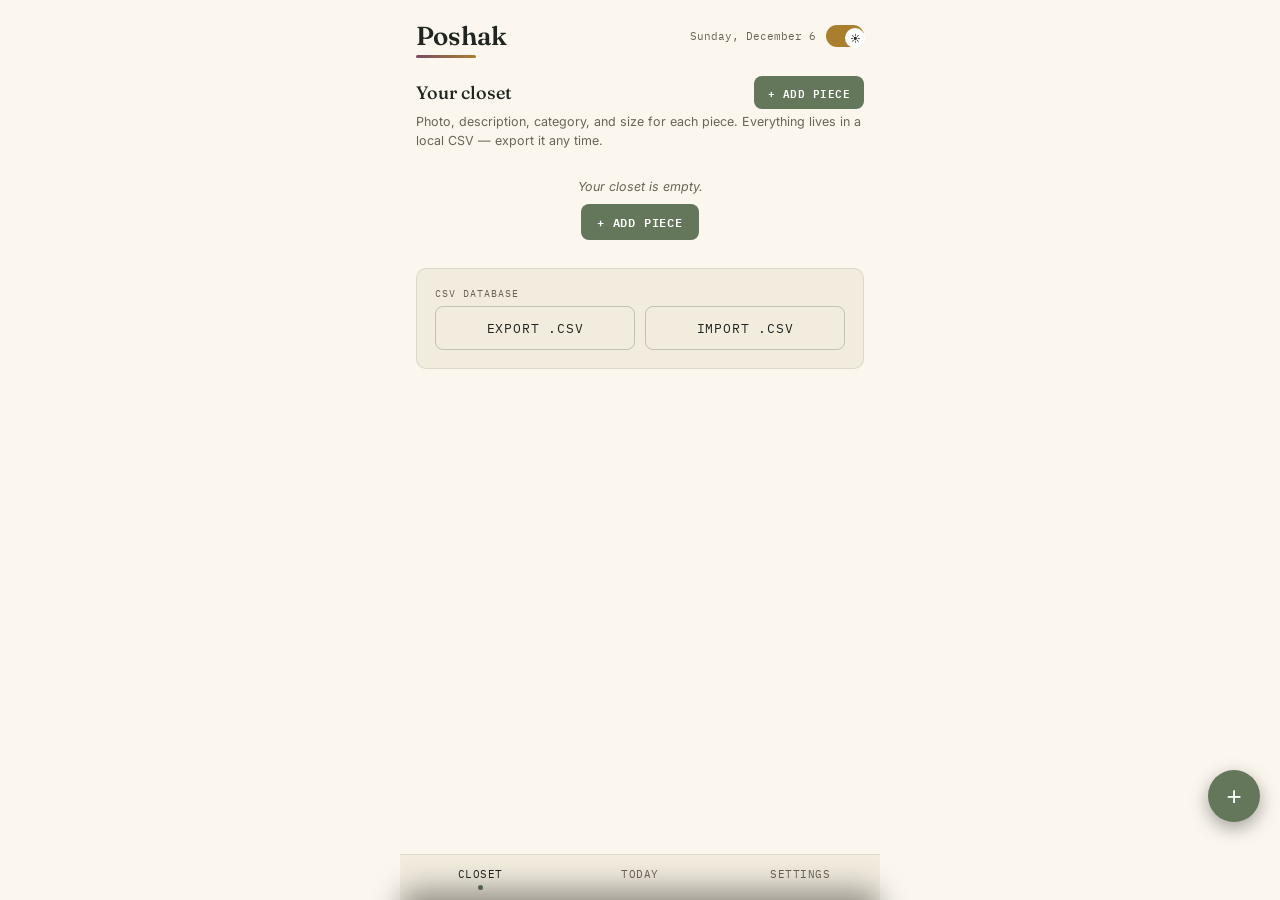
==== commit 07094a05: "feat: implement detailed outfit scorecards, 18-category classification, and per-item rationale engin" ====
--- a/index.html
+++ b/index.html
@@ -28,7 +28,10 @@
 
   <!-- CLOSET VIEW -->
   <section class="view active" id="view-closet">
-    <h2 class="section-title">Your closet</h2>
+    <div style="display:flex;justify-content:space-between;align-items:center;margin-bottom:4px;">
+      <h2 class="section-title" style="margin:0;">Your closet</h2>
+      <button class="btn btn-primary" id="header-add-btn" style="width:auto;padding:7px 14px;font-size:11px;letter-spacing:0.5px;">+ Add piece</button>
+    </div>
     <p class="hint">Photo, description, category, and size for each piece. Everything lives in a local CSV — export it any time.</p>
 
     <div class="closet-list" id="closet-list"></div>
--- a/styles.css
+++ b/styles.css
@@ -274,12 +274,34 @@
   font-family: 'IBM Plex Mono', monospace; font-size: 10px; letter-spacing: 1.2px; text-transform: uppercase;
   color: rgba(32, 38, 31, 0.55); margin-bottom: 6px;
 }
-.result-card h3 { font-family: 'Fraunces', serif; font-size: 21px; font-weight: 600; margin: 0 0 14px; }
+.result-card h3 { font-family: 'Fraunces', serif; font-size: 21px; font-weight: 600; margin: 0 0 4px; }
+.result-card .persona-tag {
+  font-family: 'IBM Plex Mono', monospace; font-size: 11px; font-weight: 600; color: var(--accent-plum); margin-bottom: 14px; display: block;
+}
+
+/* Scorecard Breakdown */
+.scorecard {
+  background: rgba(32, 38, 31, 0.04); border: 1px solid rgba(32, 38, 31, 0.08); border-radius: 8px;
+  padding: 12px; margin-bottom: 16px;
+}
+.scorecard-header {
+  display: flex; justify-content: space-between; align-items: center; margin-bottom: 10px;
+}
+.scorecard-header .overall { font-family: 'IBM Plex Mono', monospace; font-size: 12px; font-weight: 600; text-transform: uppercase; }
+.scorecard-header .percentage { font-family: 'Fraunces', serif; font-size: 18px; font-weight: 600; }
+.score-metrics { display: flex; flex-direction: column; gap: 8px; }
+.score-row { display: flex; align-items: center; justify-content: space-between; gap: 8px; font-size: 11px; font-family: 'IBM Plex Mono', monospace; }
+.score-row .label-text { width: 110px; flex-shrink: 0; color: rgba(32, 38, 31, 0.7); }
+.score-row .score-bar-bg { flex: 1; height: 6px; background: rgba(32, 38, 31, 0.12); border-radius: 3px; overflow: hidden; }
+.score-row .score-bar-fill { height: 100%; border-radius: 3px; transition: width 0.4s ease; }
+.score-row .val { width: 32px; text-align: right; font-weight: 600; }
+
 .pick-list { list-style: none; padding: 0; margin: 0 0 16px; }
 .pick-list li {
-  display: flex; align-items: center; gap: 9px; padding: 8px 0; border-bottom: 1px solid rgba(32, 38, 31, 0.1); font-size: 13.5px;
+  display: flex; flex-direction: column; padding: 10px 0; border-bottom: 1px solid rgba(32, 38, 31, 0.1); font-size: 13.5px;
 }
 .pick-list li:last-child { border-bottom: none; }
+.pick-list .pick-header { display: flex; align-items: center; gap: 9px; }
 .pick-list .thumb {
   width: 36px; height: 36px; border-radius: 6px; background-size: cover; background-position: center;
   border: 1px solid rgba(0,0,0,0.12); flex-shrink: 0; cursor: pointer;
@@ -291,6 +313,11 @@
 .pick-list .size {
   font-family: 'IBM Plex Mono', monospace; font-size: 9px; color: rgba(32, 38, 31, 0.5); margin-left: auto;
 }
+.item-rationale {
+  font-size: 11.5px; line-height: 1.5; color: rgba(32, 38, 31, 0.75); margin-top: 6px; padding-left: 45px;
+  border-left: 2px solid rgba(32, 38, 31, 0.15); margin-left: 6px;
+}
+
 .reasoning p { font-size: 13px; line-height: 1.55; margin: 0 0 9px; }
 .reasoning .label {
   font-family: 'IBM Plex Mono', monospace; font-size: 9px; text-transform: uppercase; letter-spacing: 1px;
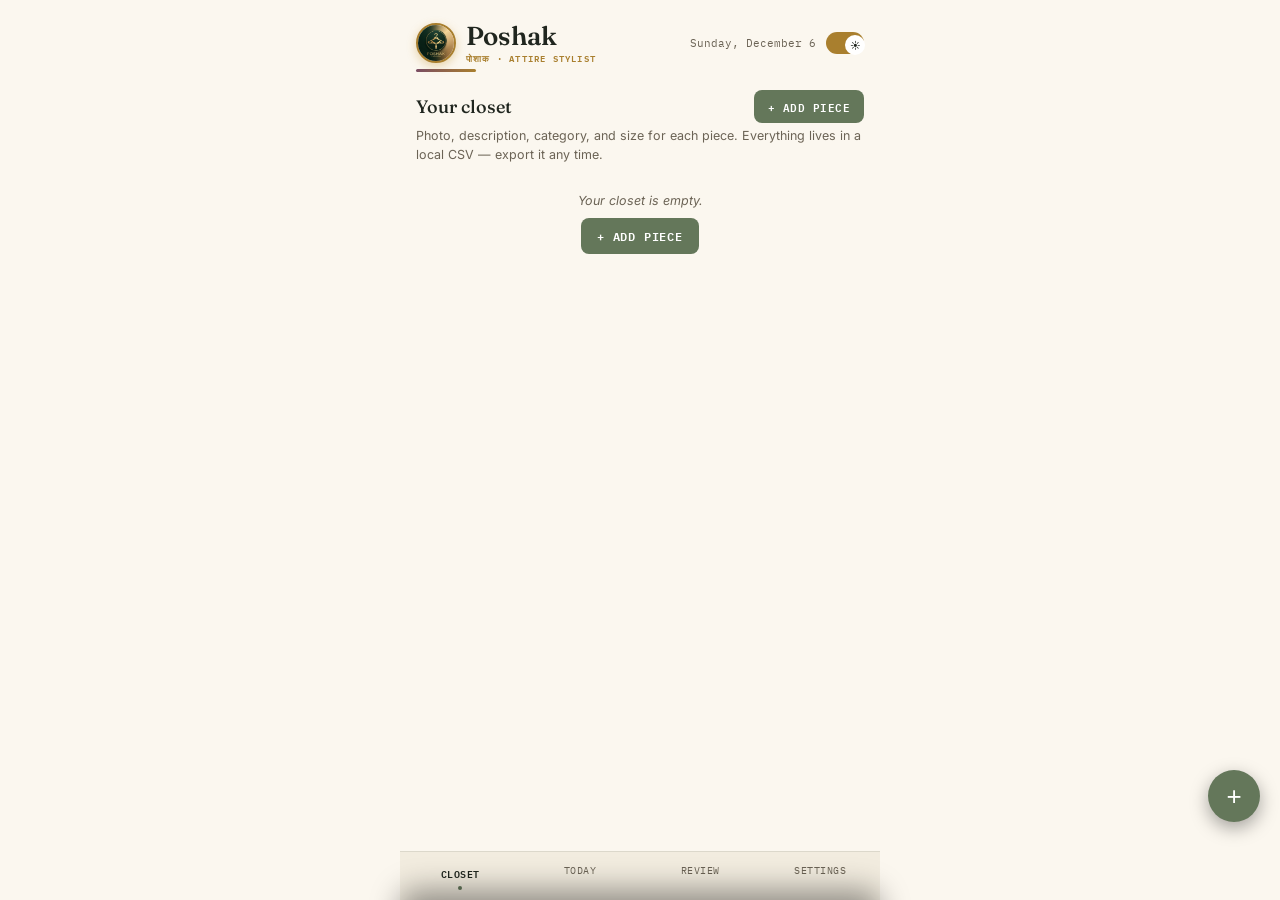
==== commit 73b1ee23: "feat: implement Review Closet view with AI analysis, add customizable logo style presets, and update" ====
--- a/index.html
+++ b/index.html
@@ -16,7 +16,13 @@
 <div id="app">
 
   <header class="top">
-    <h1>Poshak</h1>
+    <div class="brand-wrap">
+      <img src="icons/logo.png" alt="Poshak Logo" class="header-logo-icon" id="app-logo-icon">
+      <div class="title-block">
+        <h1>Poshak</h1>
+        <span class="sub-brand">पोशाक · Attire Stylist</span>
+      </div>
+    </div>
     <div class="header-right">
       <div class="date" id="today-date"></div>
       <label class="theme-switch" title="Toggle theme">
@@ -35,15 +41,6 @@
     <p class="hint">Photo, description, category, and size for each piece. Everything lives in a local CSV — export it any time.</p>
 
     <div class="closet-list" id="closet-list"></div>
-
-    <div class="card" style="margin-top:16px;">
-      <label class="field-label">CSV database</label>
-      <div class="btn-row">
-        <button class="btn btn-ghost" id="export-btn">Export .csv</button>
-        <button class="btn btn-ghost" id="import-btn">Import .csv</button>
-      </div>
-      <input type="file" id="import-file" accept=".csv,text/csv" style="display:none;">
-    </div>
   </section>
 
   <!-- TODAY VIEW -->
@@ -81,6 +78,27 @@
     <div id="result-wrap"></div>
   </section>
 
+  <!-- REVIEW CLOSET VIEW -->
+  <section class="view" id="view-review">
+    <h2 class="section-title">Review closet</h2>
+    <p class="hint">Analyze your wardrobe readiness across scenarios, detect missing gaps, and get smart shopping recommendations with matching colors.</p>
+
+    <div class="card">
+      <div class="toggle-row" style="margin-bottom:0;">
+        <div class="label-block">
+          <span class="t-title">Use AI Review</span>
+          <span class="t-sub" id="ai-review-sub">Analyzes wardrobe via Claude AI</span>
+        </div>
+        <label class="switch">
+          <input type="checkbox" id="ai-review-toggle">
+          <span class="slider"></span>
+        </label>
+      </div>
+    </div>
+
+    <div id="review-wrap"></div>
+  </section>
+
   <!-- SETTINGS VIEW -->
   <section class="view" id="view-settings">
     <h2 class="section-title">Settings</h2>
@@ -100,9 +118,35 @@
     </div>
 
     <div class="card">
+      <label class="field-label">CSV database</label>
+      <p class="hint" style="margin-bottom:10px;">Export your wardrobe as a CSV backup file or import existing CSV data anytime.</p>
+      <div class="btn-row">
+        <button class="btn btn-ghost" id="export-btn">Export .csv</button>
+        <button class="btn btn-ghost" id="import-btn">Import .csv</button>
+      </div>
+      <input type="file" id="import-file" accept=".csv,text/csv" style="display:none;">
+    </div>
+
+    <div class="card">
       <label class="field-label">Data</label>
       <p class="hint" style="margin-bottom:10px;">Your closet is stored as CSV text in this browser. Clearing it removes every item and photo from this device.</p>
       <button class="btn btn-ghost" id="clear-data-btn">Clear all closet data</button>
+    </div>
+
+    <div class="card">
+      <label class="field-label">Logo Style Preset</label>
+      <p class="hint" style="margin-bottom:10px;">Select your preferred visual style for the brand logo emblem.</p>
+      <div class="chipset" id="logo-style-chips">
+        <button type="button" class="chip logo-chip sel" data-logo-style="royal">Royal Emerald & Gold</button>
+        <button type="button" class="chip logo-chip" data-logo-style="minimal">Modern Minimal</button>
+        <button type="button" class="chip logo-chip" data-logo-style="heritage">Desi Heritage Arch</button>
+      </div>
+    </div>
+
+    <div class="card">
+      <label class="field-label">App Reload & Refresh</label>
+      <p class="hint" style="margin-bottom:10px;">Accidental page pull-to-refresh is disabled. Tap below whenever you want to reload Poshak and fetch updates.</p>
+      <button class="btn btn-primary" id="refresh-app-btn">Refresh App</button>
     </div>
   </section>
 
@@ -164,6 +208,7 @@
   <nav class="tabbar">
     <button class="tab-btn active" data-view="closet"><span>Closet</span><span class="dot-ind"></span></button>
     <button class="tab-btn" data-view="today"><span>Today</span><span class="dot-ind"></span></button>
+    <button class="tab-btn" data-view="review"><span>Review</span><span class="dot-ind"></span></button>
     <button class="tab-btn" data-view="settings"><span>Settings</span><span class="dot-ind"></span></button>
   </nav>
 
--- a/styles.css
+++ b/styles.css
@@ -39,7 +39,7 @@
 }
 
 * { box-sizing: border-box; }
-html, body { margin: 0; padding: 0; background: var(--bg); color: var(--text); transition: background-color 0.2s ease, color 0.2s ease; }
+html, body { margin: 0; padding: 0; background: var(--bg); color: var(--text); transition: background-color 0.2s ease, color 0.2s ease; overscroll-behavior-y: none; }
 body {
   font-family: 'Inter', sans-serif;
   -webkit-tap-highlight-color: transparent;
@@ -63,6 +63,29 @@
 }
 header.top h1 {
   font-family: 'Fraunces', serif; font-weight: 600; font-size: 26px; margin: 0;
+}
+.brand-wrap { display: flex; align-items: center; gap: 10px; }
+.header-logo-icon {
+  width: 40px; height: 40px; border-radius: 50%; border: 2px solid var(--accent-ochre);
+  object-fit: cover; box-shadow: 0 3px 10px rgba(201,154,62,0.35); flex-shrink: 0;
+  transition: transform 0.25s ease, border-color 0.25s ease, border-radius 0.25s ease, box-shadow 0.25s ease;
+}
+.header-logo-icon:hover { transform: scale(1.08) rotate(4deg); }
+.title-block { display: flex; flex-direction: column; }
+.sub-brand {
+  font-family: 'IBM Plex Mono', monospace; font-size: 8.5px; letter-spacing: 1.2px;
+  color: var(--accent-ochre); text-transform: uppercase; margin-top: -2px; font-weight: 600;
+}
+
+/* Logo Style Presets */
+[data-logo-style="royal"] .header-logo-icon {
+  border-radius: 50%; border: 2px solid var(--accent-ochre); box-shadow: 0 3px 10px rgba(201,154,62,0.4);
+}
+[data-logo-style="minimal"] .header-logo-icon {
+  border-radius: 8px; border: 1.5px solid var(--line-strong); box-shadow: 0 2px 6px rgba(0,0,0,0.15);
+}
+[data-logo-style="heritage"] .header-logo-icon {
+  border-radius: 14px 14px 2px 2px; border: 2px solid var(--accent-rose); box-shadow: 0 3px 12px rgba(196,102,127,0.4);
 }
 header.top .header-right {
   display: flex; align-items: center; gap: 10px;
@@ -338,6 +361,39 @@
   background: var(--bg-elevated-2); padding: 12px; border-radius: 8px; border-left: 3px solid var(--accent-ochre);
 }
 
+/* Review Closet Cards */
+.scenario-card {
+  background: var(--bg-elevated); border: 1px solid var(--line); border-radius: var(--radius);
+  padding: 14px; margin-bottom: 12px; transition: transform 0.15s ease;
+}
+.scenario-card-header { display: flex; justify-content: space-between; align-items: center; margin-bottom: 8px; }
+.scenario-card-title { font-size: 13.5px; font-weight: 600; }
+.scenario-score-badge {
+  font-family: 'IBM Plex Mono', monospace; font-size: 11px; font-weight: 700;
+  padding: 3px 8px; border-radius: 10px; background: var(--bg-elevated-2);
+}
+.scenario-bar-bg { width: 100%; height: 6px; background: rgba(0,0,0,0.2); border-radius: 3px; overflow: hidden; margin-bottom: 8px; }
+.scenario-bar-fill { height: 100%; border-radius: 3px; background: var(--accent-sage); transition: width 0.4s ease; }
+.scenario-desc { font-size: 12px; color: var(--text-dim); line-height: 1.5; }
+
+.rec-card {
+  background: var(--bg-elevated); border-left: 4px solid var(--accent-ochre); border-radius: var(--radius);
+  padding: 14px; margin-bottom: 12px;
+}
+.rec-title { font-size: 13.5px; font-weight: 600; color: var(--accent-ochre); margin-bottom: 6px; }
+.rec-reason { font-size: 12px; color: var(--text-dim); line-height: 1.5; margin-bottom: 10px; }
+.rec-items-label { font-family: 'IBM Plex Mono', monospace; font-size: 9.5px; text-transform: uppercase; color: var(--text-dim); margin-bottom: 4px; }
+.rec-item-pill {
+  display: inline-block; background: var(--bg-elevated-2); border: 1px solid var(--line-strong);
+  padding: 4px 9px; border-radius: 12px; font-size: 11.5px; margin-right: 6px; margin-bottom: 6px;
+}
+.rec-swatch-group { display: flex; flex-wrap: wrap; gap: 8px; margin-top: 8px; }
+.swatch-chip {
+  display: flex; align-items: center; gap: 6px; background: var(--bg-elevated-2);
+  padding: 4px 10px; border-radius: 14px; font-size: 11px; border: 1px solid var(--line);
+}
+.swatch-chip .dot { width: 12px; height: 12px; border-radius: 50%; border: 1px solid rgba(0,0,0,0.2); }
+
 /* Tabbar */
 nav.tabbar {
   position: fixed; bottom: 0; left: 0; right: 0;
@@ -346,14 +402,14 @@
 }
 nav.tabbar button {
   flex: 1; background: none; border: none; color: var(--text-dim); padding: 12px 0 10px;
-  font-family: 'IBM Plex Mono', monospace; font-size: 10.5px; letter-spacing: 0.5px; text-transform: uppercase;
+  font-family: 'IBM Plex Mono', monospace; font-size: 10px; letter-spacing: 0.5px; text-transform: uppercase;
   cursor: pointer; display: flex; flex-direction: column; align-items: center; gap: 4px;
 }
-nav.tabbar button.active { color: var(--text); }
-nav.tabbar button .dot-ind { width: 5px; height: 5px; border-radius: 50%; background: transparent; }
-
+nav.tabbar button.active { color: var(--text); font-weight: 600; }
+nav.tabbar .dot-ind { width: 4px; height: 4px; border-radius: 50%; background: transparent; transition: background-color 0.2s; }
 nav.tabbar button[data-view="closet"].active .dot-ind { background: var(--accent-sage); }
 nav.tabbar button[data-view="today"].active .dot-ind { background: var(--accent-ochre); }
+nav.tabbar button[data-view="review"].active .dot-ind { background: var(--accent-rose); }
 nav.tabbar button[data-view="settings"].active .dot-ind { background: var(--accent-plum); }
 
 /* Image Lightbox Overlay */
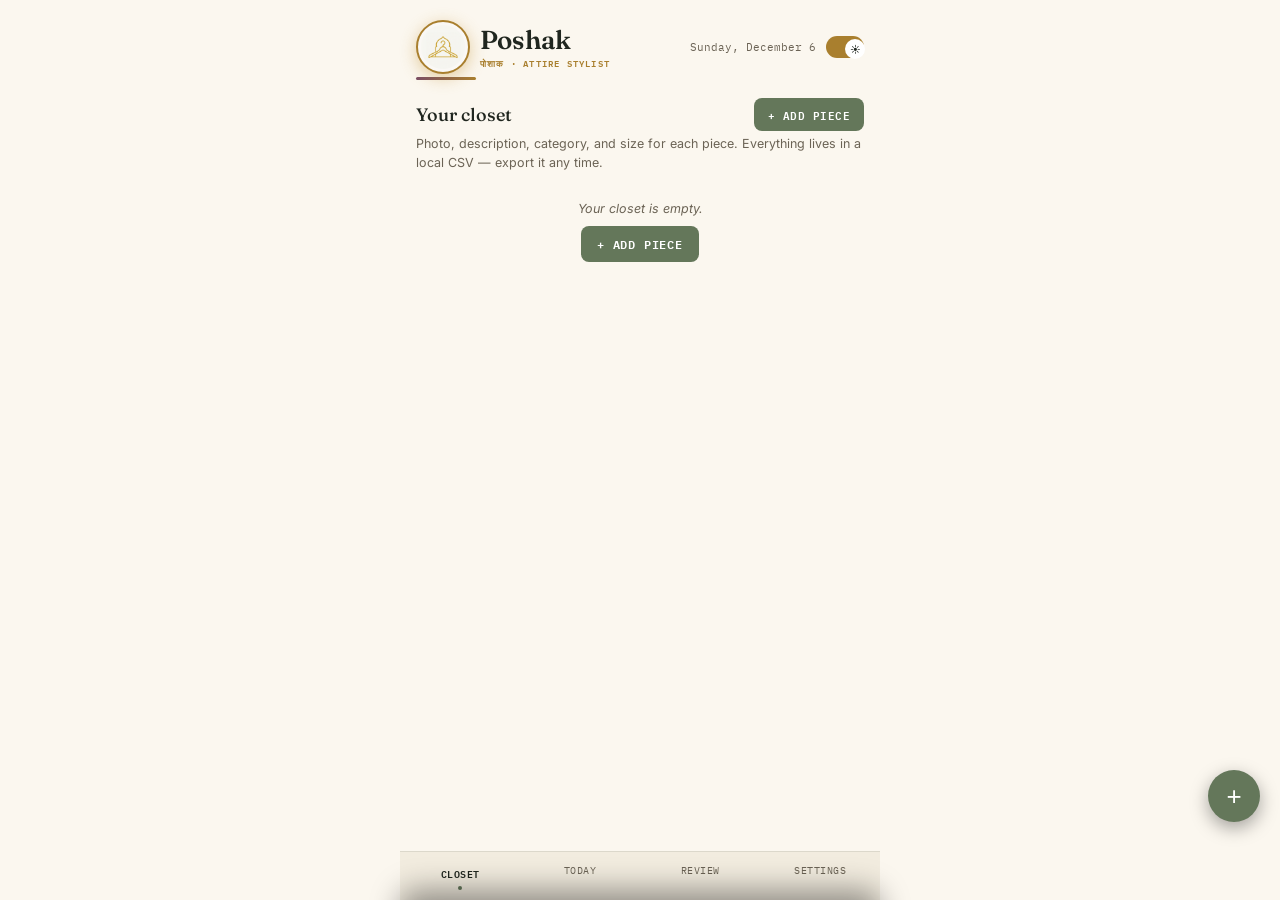
==== commit 8d0de933: "feat: implement 100% offline photo intelligence with K-Means++ color clustering and automated field " ====
--- a/index.html
+++ b/index.html
@@ -193,6 +193,11 @@
       </div>
     </div>
 
+    <button type="button" class="btn btn-ghost" id="autofill-btn" style="margin-bottom:10px;width:100%;font-size:12px;" disabled>
+      ✨ Auto-fill fields from photo
+    </button>
+    <div id="autofill-status" style="font-size:11px;color:var(--text-dim);margin-bottom:10px;text-align:center;"></div>
+
     <div class="btn-row">
       <button class="btn btn-primary" id="add-btn">Add to closet</button>
       <button class="btn btn-ghost" id="cancel-btn">Cancel</button>
@@ -214,6 +219,7 @@
 
 </div>
 
+<script src="color-utils.js"></script>
 <script src="csv-utils.js"></script>
 <script src="outfit-engine.js"></script>
 <script src="app.js"></script>
--- a/styles.css
+++ b/styles.css
@@ -66,26 +66,27 @@
 }
 .brand-wrap { display: flex; align-items: center; gap: 10px; }
 .header-logo-icon {
-  width: 40px; height: 40px; border-radius: 50%; border: 2px solid var(--accent-ochre);
-  object-fit: cover; box-shadow: 0 3px 10px rgba(201,154,62,0.35); flex-shrink: 0;
-  transition: transform 0.25s ease, border-color 0.25s ease, border-radius 0.25s ease, box-shadow 0.25s ease;
+  width: 54px; height: 54px; border-radius: 50%; border: 2.5px solid var(--accent-ochre);
+  background: #FAF8F5; object-fit: contain; padding: 3px;
+  box-shadow: 0 4px 16px rgba(201,154,62,0.4); flex-shrink: 0;
+  transition: transform 0.25s ease, border-color 0.25s ease, border-radius 0.25s ease, box-shadow 0.25s ease, background-color 0.25s ease;
 }
 .header-logo-icon:hover { transform: scale(1.08) rotate(4deg); }
 .title-block { display: flex; flex-direction: column; }
 .sub-brand {
-  font-family: 'IBM Plex Mono', monospace; font-size: 8.5px; letter-spacing: 1.2px;
-  color: var(--accent-ochre); text-transform: uppercase; margin-top: -2px; font-weight: 600;
+  font-family: 'IBM Plex Mono', monospace; font-size: 9px; letter-spacing: 1.2px;
+  color: var(--accent-ochre); text-transform: uppercase; margin-top: -1px; font-weight: 600;
 }
 
 /* Logo Style Presets */
 [data-logo-style="royal"] .header-logo-icon {
-  border-radius: 50%; border: 2px solid var(--accent-ochre); box-shadow: 0 3px 10px rgba(201,154,62,0.4);
+  border-radius: 50%; border: 2.5px solid var(--accent-ochre); background: #FAF8F5; box-shadow: 0 4px 16px rgba(201,154,62,0.45);
 }
 [data-logo-style="minimal"] .header-logo-icon {
-  border-radius: 8px; border: 1.5px solid var(--line-strong); box-shadow: 0 2px 6px rgba(0,0,0,0.15);
+  border-radius: 14px; border: 2px solid var(--accent-sage); background: #FFFFFF; box-shadow: 0 3px 10px rgba(0,0,0,0.12);
 }
 [data-logo-style="heritage"] .header-logo-icon {
-  border-radius: 14px 14px 2px 2px; border: 2px solid var(--accent-rose); box-shadow: 0 3px 12px rgba(196,102,127,0.4);
+  border-radius: 18px 18px 6px 6px; border: 2.5px solid var(--accent-rose); background: #FFF9F6; box-shadow: 0 4px 16px rgba(196,102,127,0.45);
 }
 header.top .header-right {
   display: flex; align-items: center; gap: 10px;
